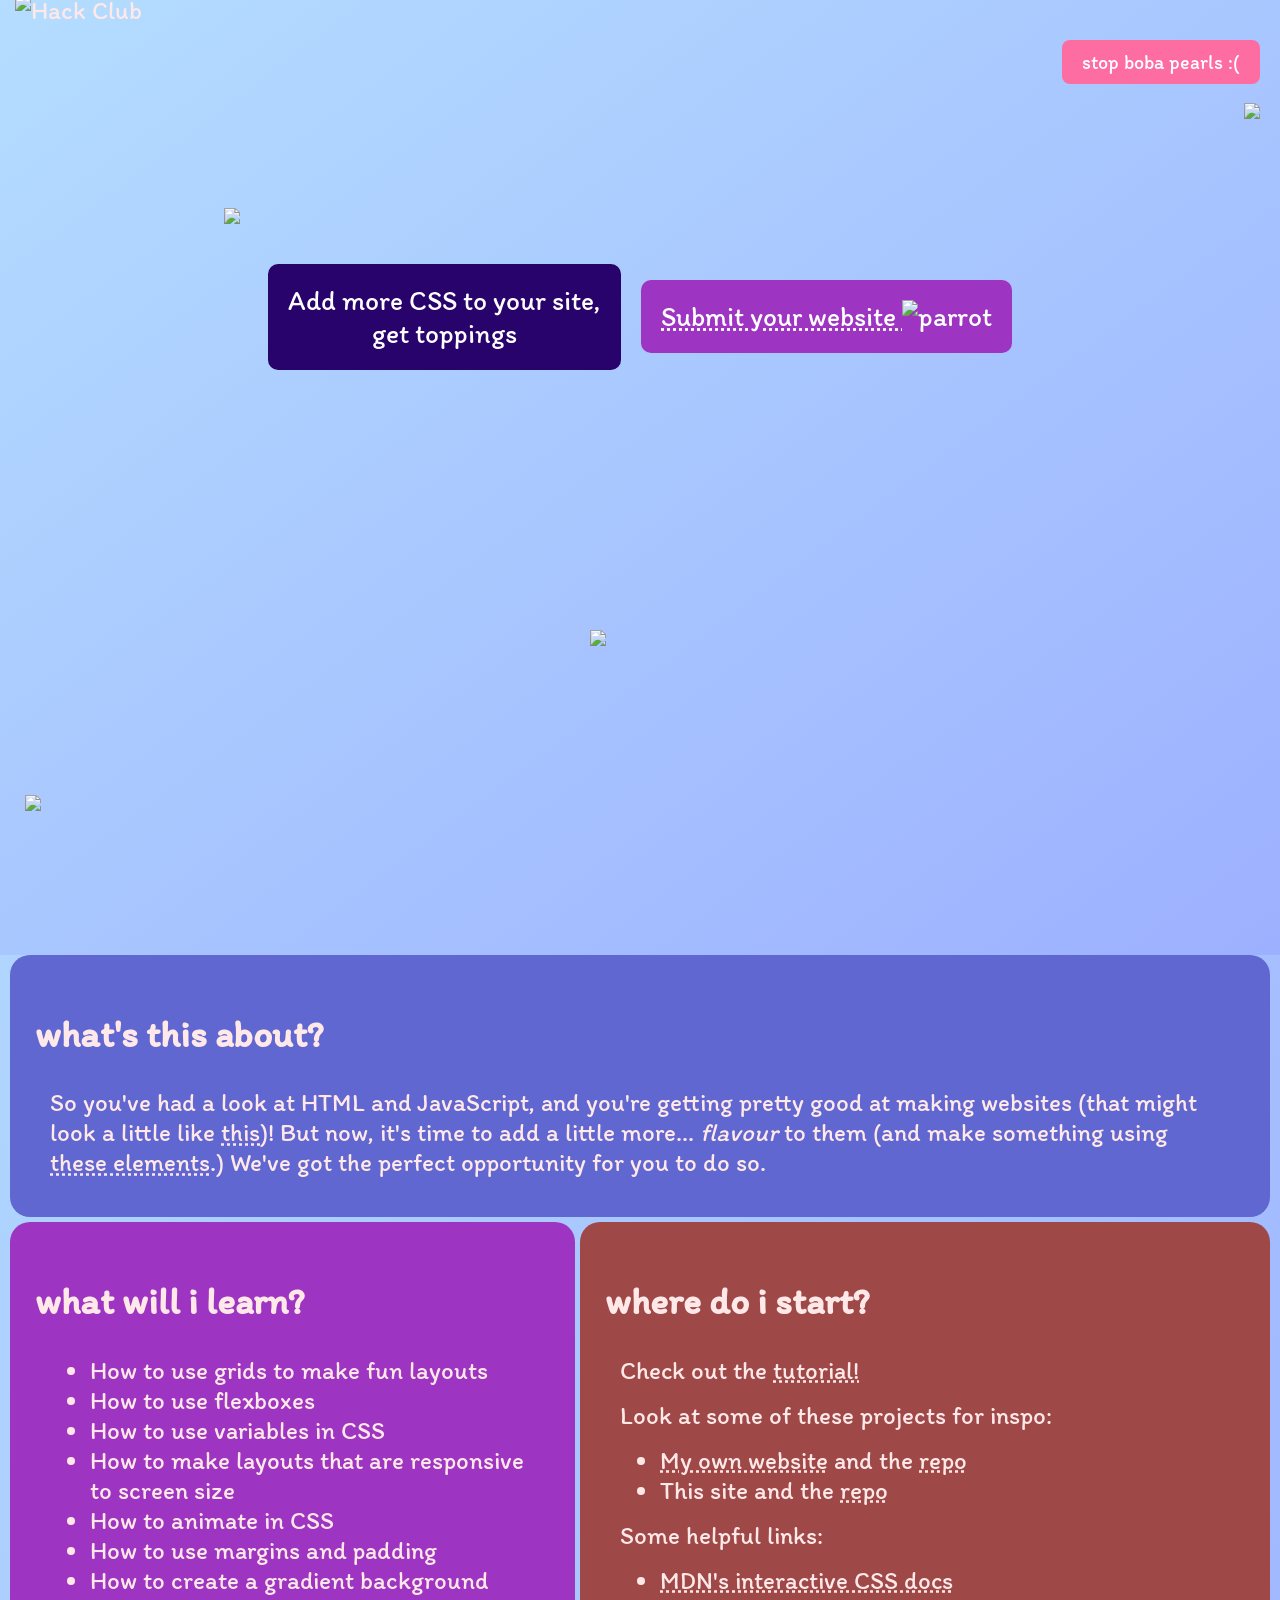
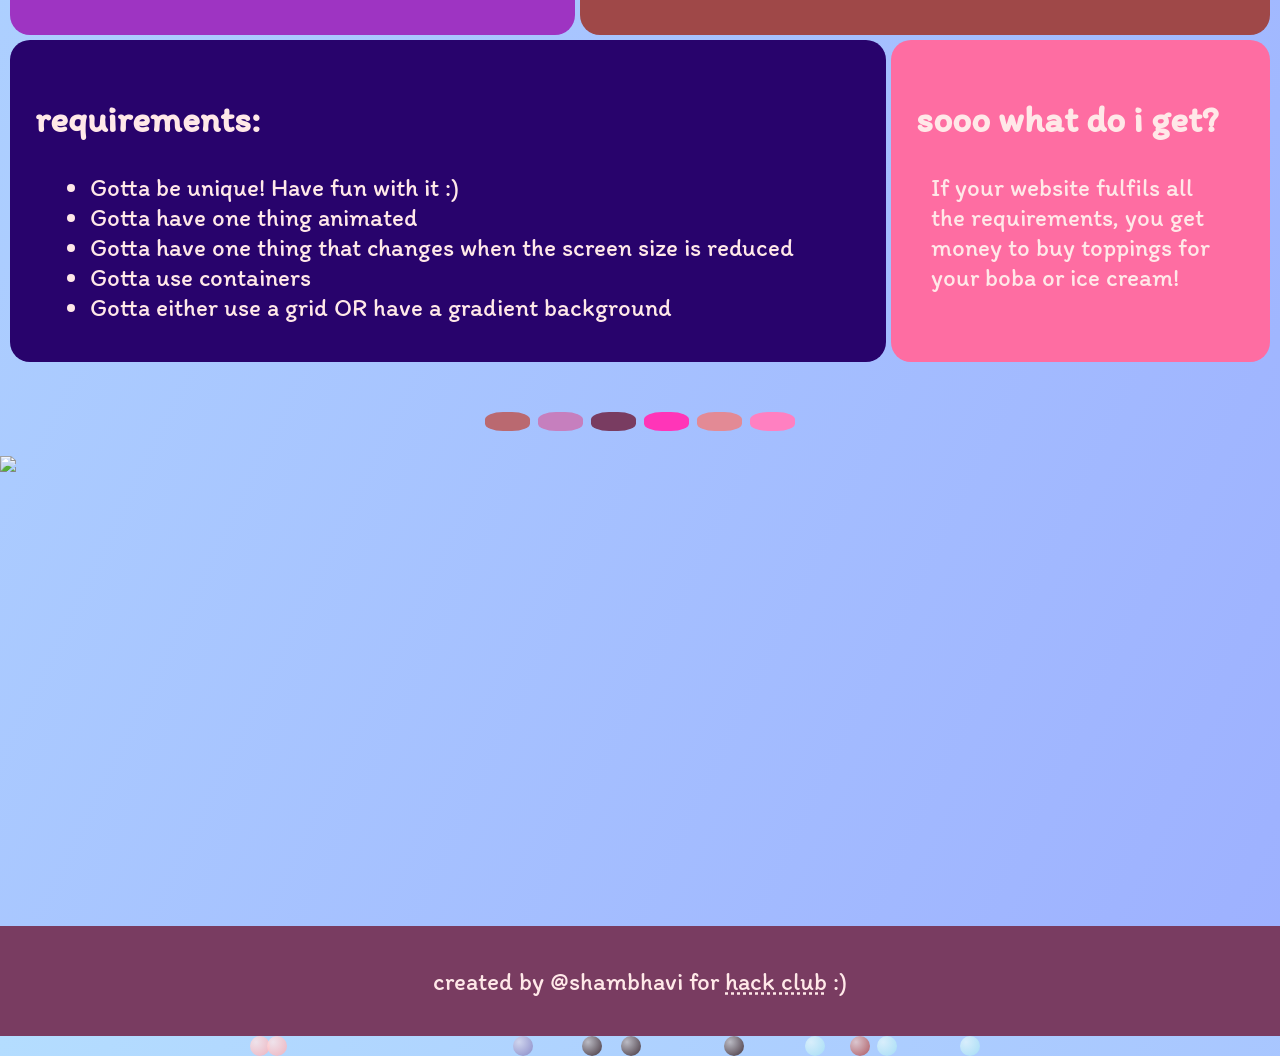
==== index.html @ 006371d6 "Add files via upload" ====
<!DOCTYPE html>
<html lang="en">
    <head>
        <title>Toppings</title>
        <meta charset="utf-8" />
        <meta name="viewport" content="width=450" />
        <link rel="stylesheet" type="text/css" href="styles.css" />
   
       <link href="https://fonts.googleapis.com/css2?family=Itim&display=swap" rel="stylesheet">
    </head>
    <body>
        <a class="banner" href="https://hackclub.com/"><img class= "hoverable" style="position: fixed; top: -5px; left: 15px; border: 0; width: 150px; z-index: 1000;" src="https://assets.hackclub.com/flag-orpheus-top.svg" alt="Hack Club"/></a>

        <div id="header" style="font-size: 1.1em;">
            <img id = "toppingsTitle" src="media/no-sprinkles-title.png">
            <button id="stop-pearls">stop boba pearls :(</button>
            <button id="rain"><img src="media/rain-button.png" style="width:128px; margin:0;"></button>
            <div id = "row"><span id="summary">Add more CSS to your site, <br>get toppings</span>
            <div id="submit"><a href="" target="_blank">Submit your website </a><img src="media/parrot.gif" alt="parrot" height="25px"></div></div>

            <img src="media/arrow.png" id="arrow" class="hoverable" >
        </div>
        <div class="grid-wrapper">
            <img src = "media/flag.png" id="flag">
        <div id="grid">
            <div class="intro box"><h2>what's this about?</h2>
                <p>So you've had a look at HTML and JavaScript, and you're getting pretty good at making websites (that might look a little like <a href="https://shambhavis-plain-website.vercel.app/" target="_blank">this</a>)! But now, it's time to add a little more... <em>flavour</em> to them (and make something using <a href="https://shambhavis-cool-website.vercel.app/" target="_blank">these elements</a>.) 
                    We've got the perfect opportunity for you to do so.</p></div>
            <div class="learn box"><h2>what will i learn?</h2>
                <ul><li>How to use grids to make fun layouts</li>
                    <li>How to use flexboxes</li>
                    <li>How to use variables in CSS</li>
                    <li>How to make layouts that are responsive to screen size</li>
                    <li>How to animate in CSS</li>
                    <li>How to use margins and padding</li>
                    <li>How to create a gradient background</li>
                </ul></div>
            <div class="walk box"><h2>where do i start?</h2> 
                <p>Check out the <a href="https://1drv.ms/p/c/15c5992dc255d3fe/Edemv5RoIw1Nnt_IUOQZ2_gBvhwNMdhGB1pFLXXuDu9MNg" target="_blank">tutorial!</a></p>
                    <p>Look at some of these projects for inspo: 
                    <ul><li><a href="https://shambhavi-dev.vercel.app/" target="_blank">My own website</a> and the <a href = "https://github.com/shim-sham/shim-sham.github.io" target="_blank">repo</a></li>
                    <li>This site and the <a href="https://github.com/hackclub/toppings" target="_blank">repo</a></li></ul></p>
              <p>Some helpful links: <ul><li><a href="https://developer.mozilla.org/en-US/docs/Web/CSS" target="_blank">MDN's interactive CSS docs</a></li></ul>
            </p></div>
            <div class="requirements box"><h2>requirements:</h2>
            <p><ul>
                <li>Gotta be unique! Have fun with it :)</li>
                <li>Gotta have one thing animated</li>
                <li>Gotta have one thing that changes when the screen size is reduced</li>
                <li>Gotta use containers</li>
                <li>Gotta either use a grid OR have a gradient background</li>
            </ul></p></div>
            <div class="ws box"><h2>sooo what do i get?</h2>
            <p>If your website fulfils all the requirements, you get money to buy toppings for your boba or ice cream!</p></div>
</div></div>
<div class="sprinkles-divider">
    <span></span><span></span><span></span><span></span><span></span><span></span>
  </div>
<div><img src="media/jam.png" style="height: 50vh; margin:20px auto; display: block;">
</div>
      <footer>
        <p>created by @shambhavi for <a href="https://hackclub.com">hack club</a> :)</p>
    </footer>
    </body>
    <script src="script.js"></script>

</html>
---- styles.css ----
:root {
    --text-col: #ffe8e8 ;
    --dark-text-col: #2d0000;
    --light-col: #b4ddff;
    --light-col-2:#9db0ff;
    --mid-col-2:#fe6da2;
    --mid-col: #9e34c2;
    --dark-col: #28036c;
    --darker-col: #6167D0;
    --other-col:#9F4848;
  }

body {
    color: var(--text-col);
    font-family: "Itim", monospace;
    background: var(--light-col);
    font-size: 25px;
    margin:0;
    background-image: linear-gradient(to bottom right, var(--light-col), var(--light-col-2));
    height:100%;
    width:100%;
    overflow: auto;
}
.banner{
    position: absolute; 
    top: -5px; 
    left: 10px; 
    border: 0; 
    width: 128px; 
    z-index: 10;
}
button{
    position: absolute; 
    font-family: "Itim", monospace;
    cursor: pointer;
    font-size: 20px;
    border: none;
    border-radius: 8px;
    padding: 10px 20px;
    right: 1em;
    transition: transform 0.2s ease-in-out;
    color:#fff;
}
button:hover{
    transform: scale(1.1);

}
@media (max-width: 1200px) {
    body {font-size: 25px;}
}

@media (max-width: 768px) {
    body {font-size: 20px;}
    #flag {display: none;}
}

@media (max-width: 480px) {
    body {font-size: 15px;}
}
p,ul{
    margin:15px;
}
#flag{
    height:170px; 
    position:absolute; 
    left:25px; 
    bottom: 99%;     
    z-index: 0;
}

#header{
    height:100vh;
    justify-items: flex-start;
    background-image: linear-gradient(to bottom right, var(--light-col), var(--light-col-2));
}
#arrow{
    width: 100px;
    position:absolute;
    top:70%;
}
#toppingsTitle{
    margin:20vh auto 20px auto;
    width:65vw;

}

footer, #header {
    padding: 1em;
    text-align: center;
    display:flex;
    align-items: center;
    flex-direction: column;
}

footer{
    background-color: #793C61;
}

a {
    color: inherit;
    text-decoration:underline dotted;

}
a:hover{
    text-decoration:underline dotted #b9947b;

}
.hoverable {
    transition: 0.3s;
}
.hoverable:hover {
    transform: translateY(5px);
    cursor: pointer;
}

#summary, #submit{
    border-radius: 10px;
    padding:20px;
    color:#fff;
    height: fit-content;
}
#summary{
    background-color: var(--dark-col);
}

#submit{
    background-color: var(--mid-col);
    width: fit-content;
}
#row{
    display: flex; 
    flex-direction: row; 
    align-items: center;
    margin: 20px auto;
    gap:20px;
}
.grid-wrapper {
    position: relative;
  }

#grid {
    display: grid;
    grid-template-areas: 
    "a a a a a"
    "b b c c c"
    "b b c c c"
    "e e e e d";    
    gap: 5px;
    margin:0 10px 10px 10px;
  }
  
#grid > .intro {
    grid-area:a;
    background-color: var(--darker-col);
    z-index: 2;

}
#grid > .learn {
    grid-area:b;
    background-color: var(--mid-col);

}  
#grid > .walk {
    grid-area:c;
    background-color: var(--other-col);

}  
#grid > .ws {
    grid-area:d;
    background-color: var(--mid-col-2);
}

#grid > .requirements{
    grid-area:e;
    background-color: var(--dark-col);
}
.box{
    padding: 1em;
    justify-content: center;
    align-items: center;
    border-radius: 20px;
}
.pearl {
    position: absolute;
    width: 20px;
    height: 20px;
    border-radius: 50%;
    animation: fall linear infinite;
    opacity: 0.8;
    z-index: 10;
}

.hidden {
    display: none;
}

@keyframes fall {
    0% {
        transform: translateY(var(--pageHeight));
    }
    100% {
        transform: translateY(0);   
    }
}


#stop-pearls {
    top:2em;
    padding: 10px 20px;
    background-color: var(--mid-col-2);
}

#rain {
    top:5em;
    background-color: #ffffff00;
    padding: 0;
}
.sprinkle {
    position: absolute;
    top: -20px;
    width: 14px;
    height: 7px;
    background-color: pink;
    border-radius: 45%;
    animation: falling linear forwards;
    pointer-events: none;
    z-index: 5;
  }
@keyframes falling {
    0% {
        transform: translateY(0) rotate(var(--initial-rotation));
    }
    100% {
        transform: translateY(35vh);

    }
}

.sprinkles-divider {
    display: flex;
    justify-content: center;
    gap: 8px;
    margin: 2em 0 1em 0;
  }
  
  .sprinkles-divider span {
    width: 45px;
    height: 19px;
    border-radius: 40%;
    display: inline-block;
    background-color: currentColor;
  }
  
  .sprinkles-divider span:nth-child(1) { color: #ba6970; }
  .sprinkles-divider span:nth-child(2) { color: #C67FBE; }
  .sprinkles-divider span:nth-child(3) { color: #793C61; }
  .sprinkles-divider span:nth-child(4) { color: #ff35b8; }
  .sprinkles-divider span:nth-child(5) { color: #e38a95; }
  .sprinkles-divider span:nth-child(6) { color: #ff80c1; }
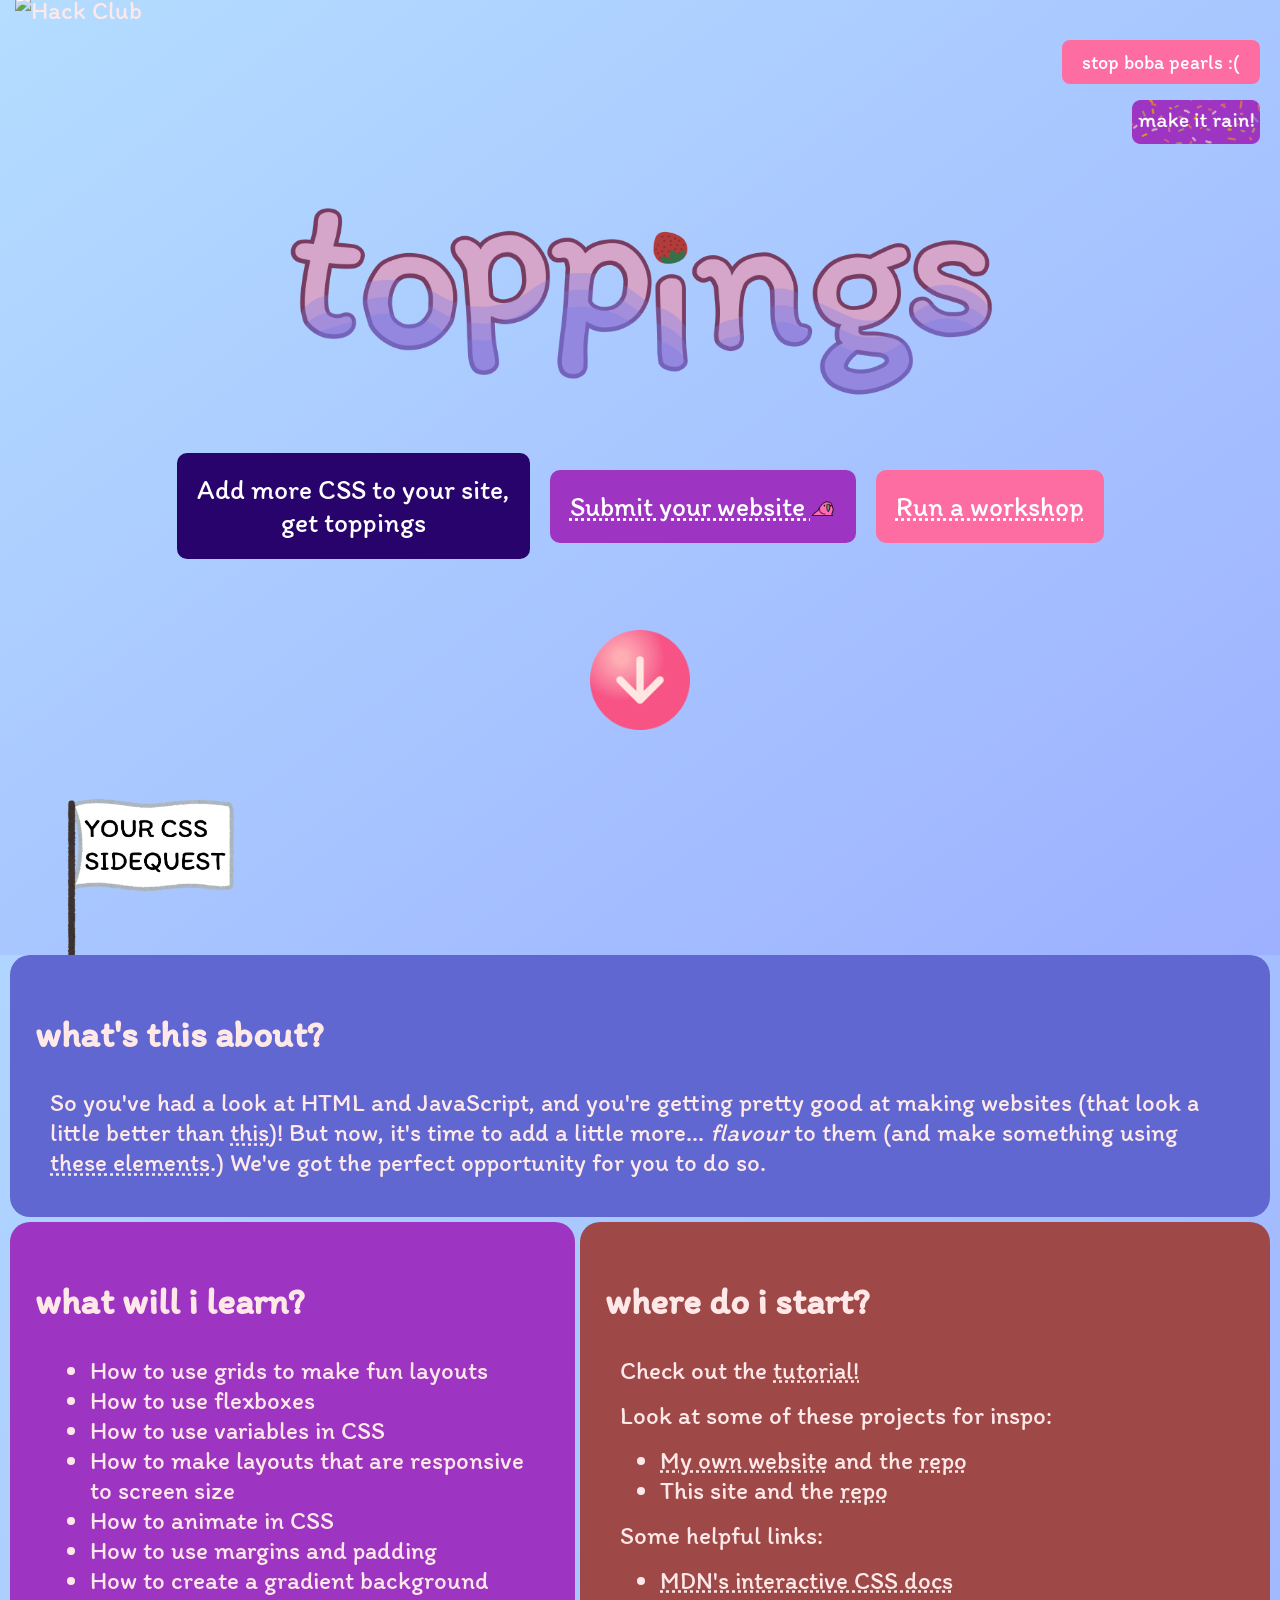
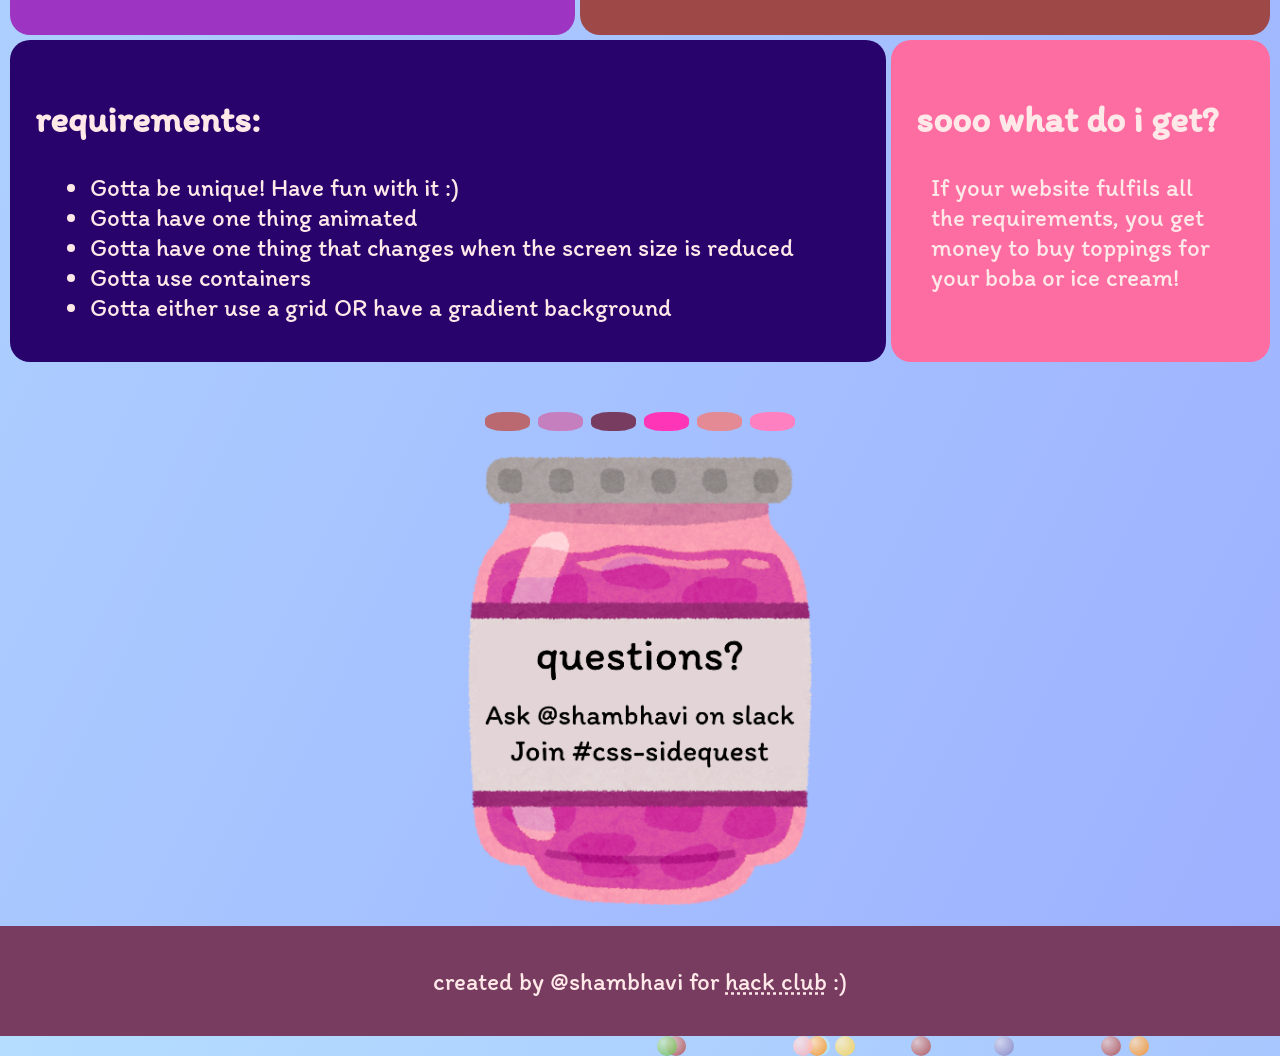
==== commit 3a0f942e: "Add files via upload" ====
--- a/index.html
+++ b/index.html
@@ -16,7 +16,8 @@
             <button id="stop-pearls">stop boba pearls :(</button>
             <button id="rain"><img src="media/rain-button.png" style="width:128px; margin:0;"></button>
             <div id = "row"><span id="summary">Add more CSS to your site, <br>get toppings</span>
-            <div id="submit"><a href="" target="_blank">Submit your website </a><img src="media/parrot.gif" alt="parrot" height="25px"></div></div>
+            <div id="submit"><a href="https://forms.hackclub.com/submit-toppings" target="_blank">Submit your website </a><img src="media/parrot.gif" alt="parrot" height="25px"></div>
+            <div id="workshop"><a href="https://forms.hackclub.com/toppings-workshop" target="_blank">Run a workshop</a></div></div>
 
             <img src="media/arrow.png" id="arrow" class="hoverable" >
         </div>
@@ -24,7 +25,7 @@
             <img src = "media/flag.png" id="flag">
         <div id="grid">
             <div class="intro box"><h2>what's this about?</h2>
-                <p>So you've had a look at HTML and JavaScript, and you're getting pretty good at making websites (that might look a little like <a href="https://shambhavis-plain-website.vercel.app/" target="_blank">this</a>)! But now, it's time to add a little more... <em>flavour</em> to them (and make something using <a href="https://shambhavis-cool-website.vercel.app/" target="_blank">these elements</a>.) 
+                <p>So you've had a look at HTML and JavaScript, and you're getting pretty good at making websites (that look a little better than <a href="https://shambhavis-plain-website.vercel.app/" target="_blank">this</a>)! But now, it's time to add a little more... <em>flavour</em> to them (and make something using <a href="https://shambhavis-cool-website.vercel.app/" target="_blank">these elements</a>.) 
                     We've got the perfect opportunity for you to do so.</p></div>
             <div class="learn box"><h2>what will i learn?</h2>
                 <ul><li>How to use grids to make fun layouts</li>
@@ -36,7 +37,7 @@
                     <li>How to create a gradient background</li>
                 </ul></div>
             <div class="walk box"><h2>where do i start?</h2> 
-                <p>Check out the <a href="https://1drv.ms/p/c/15c5992dc255d3fe/Edemv5RoIw1Nnt_IUOQZ2_gBvhwNMdhGB1pFLXXuDu9MNg" target="_blank">tutorial!</a></p>
+                <p>Check out the <a href="https://1drv.ms/p/c/15c5992dc255d3fe/EZpKrymObTpEqCy4DLOpRGIBX1dY9l2cwSr1wP9TYIRyJg" target="_blank">tutorial!</a></p>
                     <p>Look at some of these projects for inspo: 
                     <ul><li><a href="https://shambhavi-dev.vercel.app/" target="_blank">My own website</a> and the <a href = "https://github.com/shim-sham/shim-sham.github.io" target="_blank">repo</a></li>
                     <li>This site and the <a href="https://github.com/hackclub/toppings" target="_blank">repo</a></li></ul></p>
--- a/styles.css
+++ b/styles.css
@@ -113,7 +113,7 @@
     cursor: pointer;
 }
 
-#summary, #submit{
+#summary, #submit, #workshop{
     border-radius: 10px;
     padding:20px;
     color:#fff;
@@ -125,6 +125,10 @@
 
 #submit{
     background-color: var(--mid-col);
+    width: fit-content;
+}
+#workshop{
+    background-color: var(--mid-col-2);
     width: fit-content;
 }
 #row{
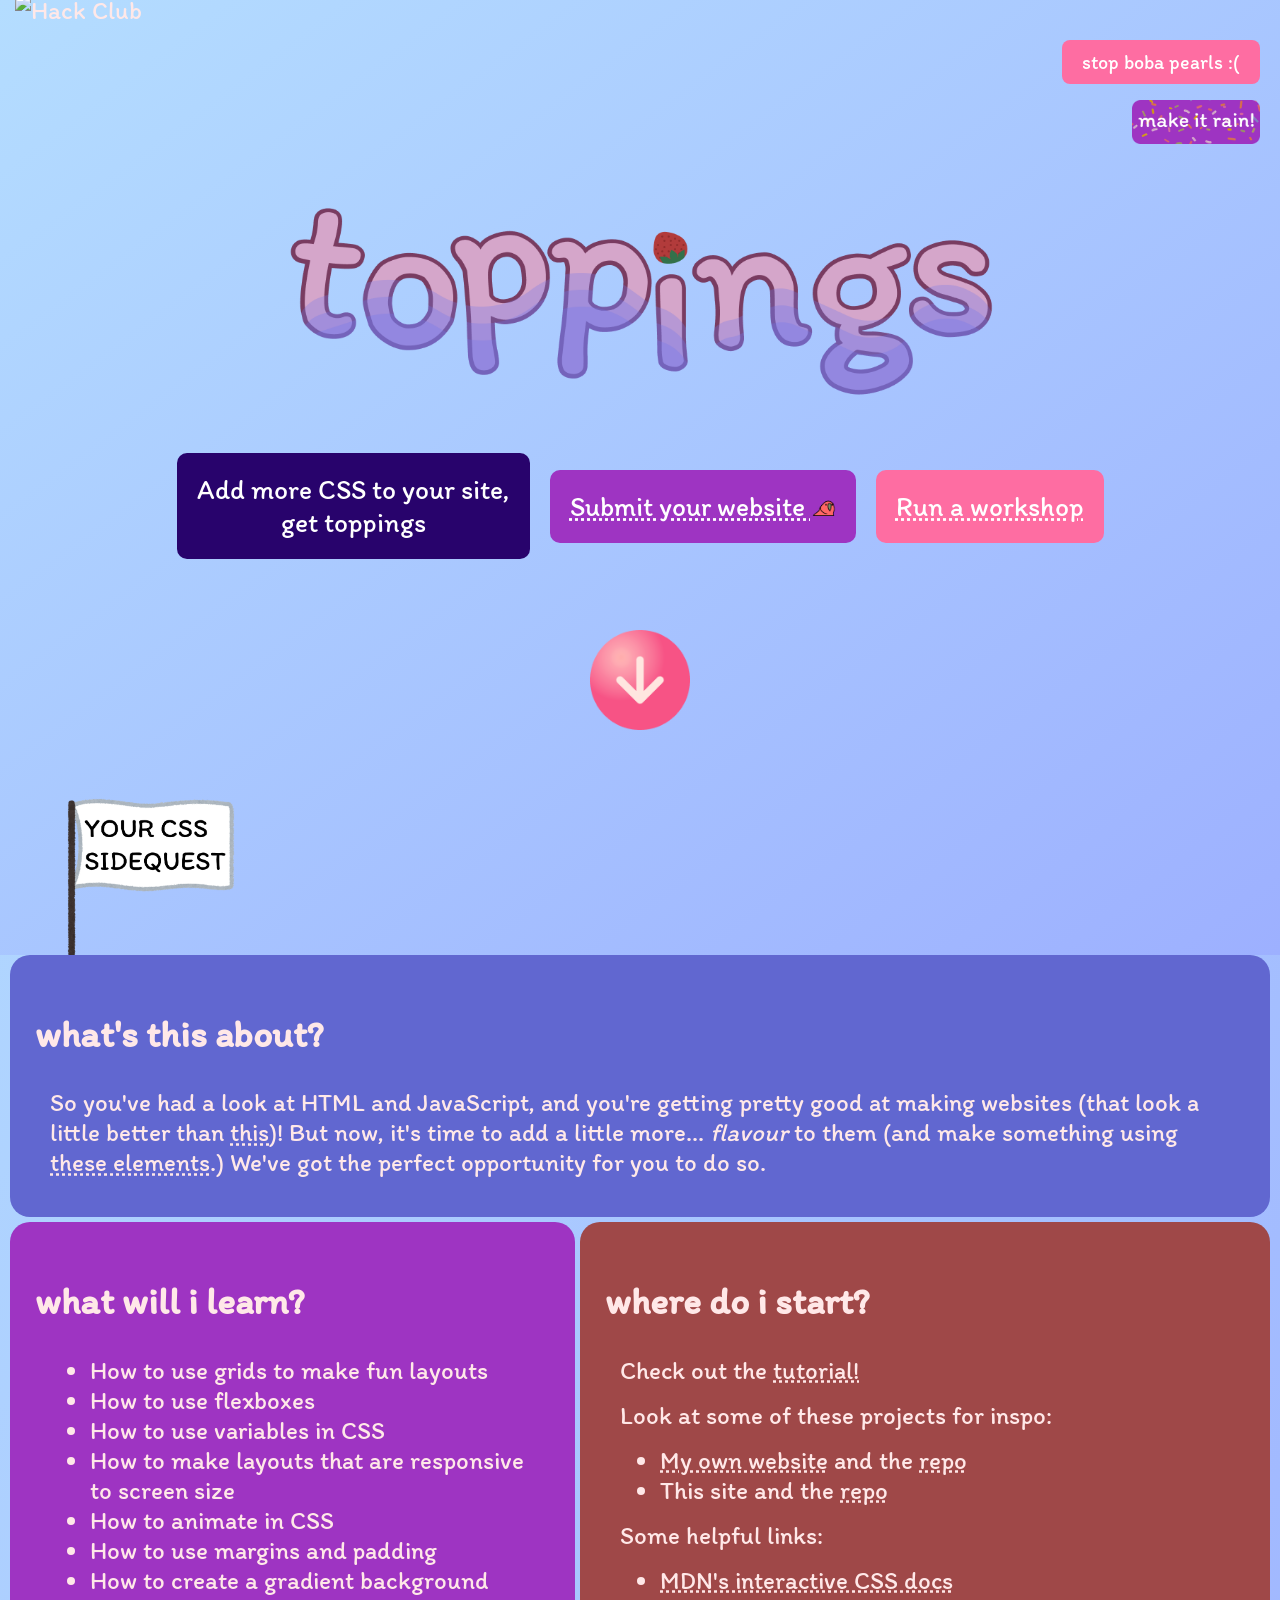
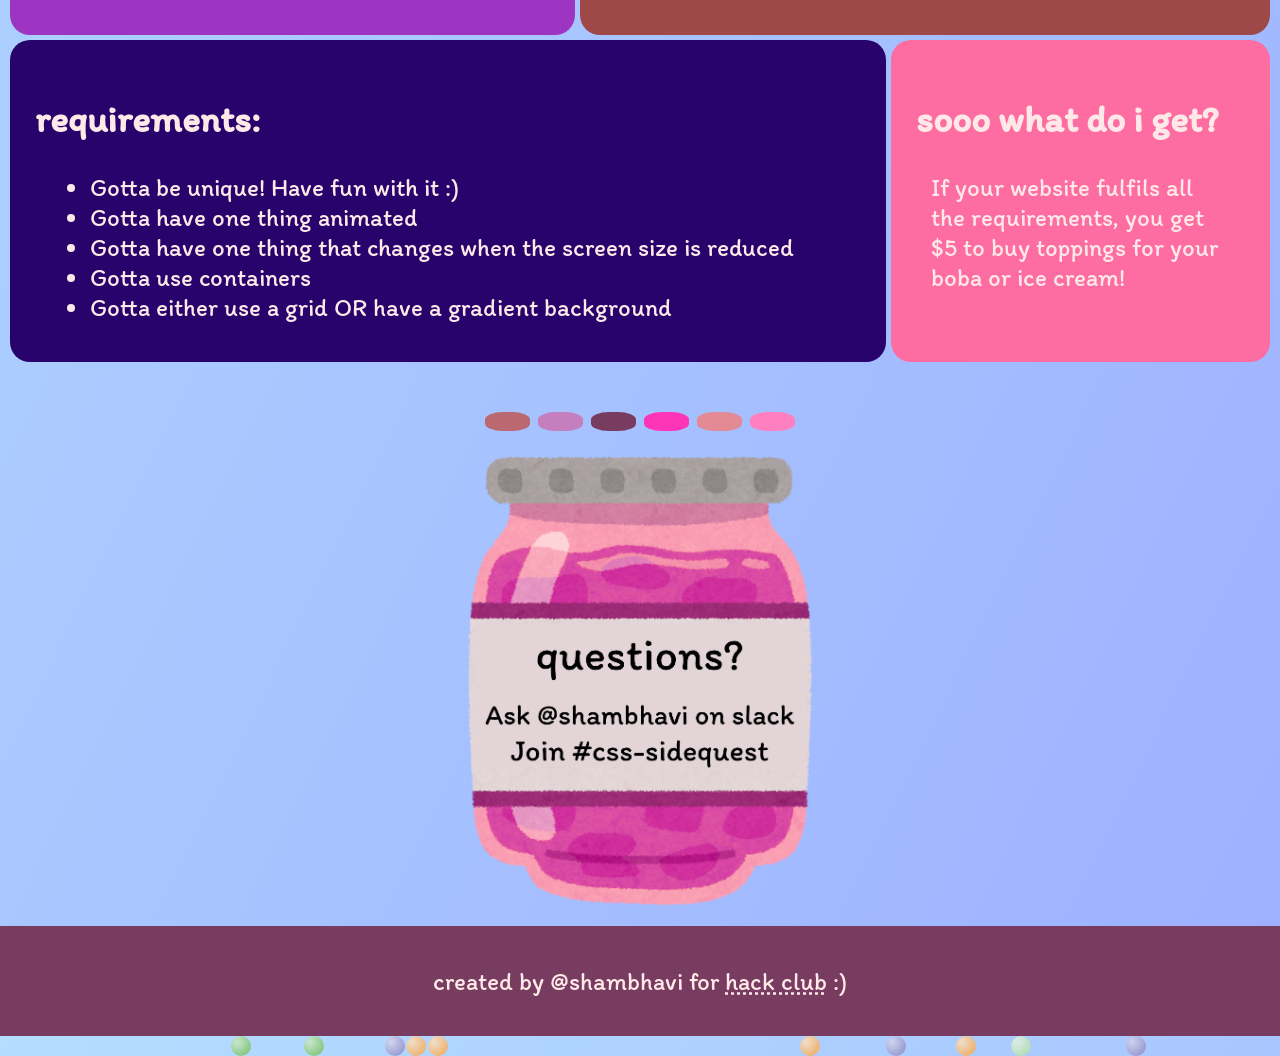
==== commit 9b09e7bc: "feat: add specific grant" ====
--- a/index.html
+++ b/index.html
@@ -52,7 +52,7 @@
                 <li>Gotta either use a grid OR have a gradient background</li>
             </ul></p></div>
             <div class="ws box"><h2>sooo what do i get?</h2>
-            <p>If your website fulfils all the requirements, you get money to buy toppings for your boba or ice cream!</p></div>
+            <p>If your website fulfils all the requirements, you get $5 to buy toppings for your boba or ice cream!</p></div>
 </div></div>
 <div class="sprinkles-divider">
     <span></span><span></span><span></span><span></span><span></span><span></span>
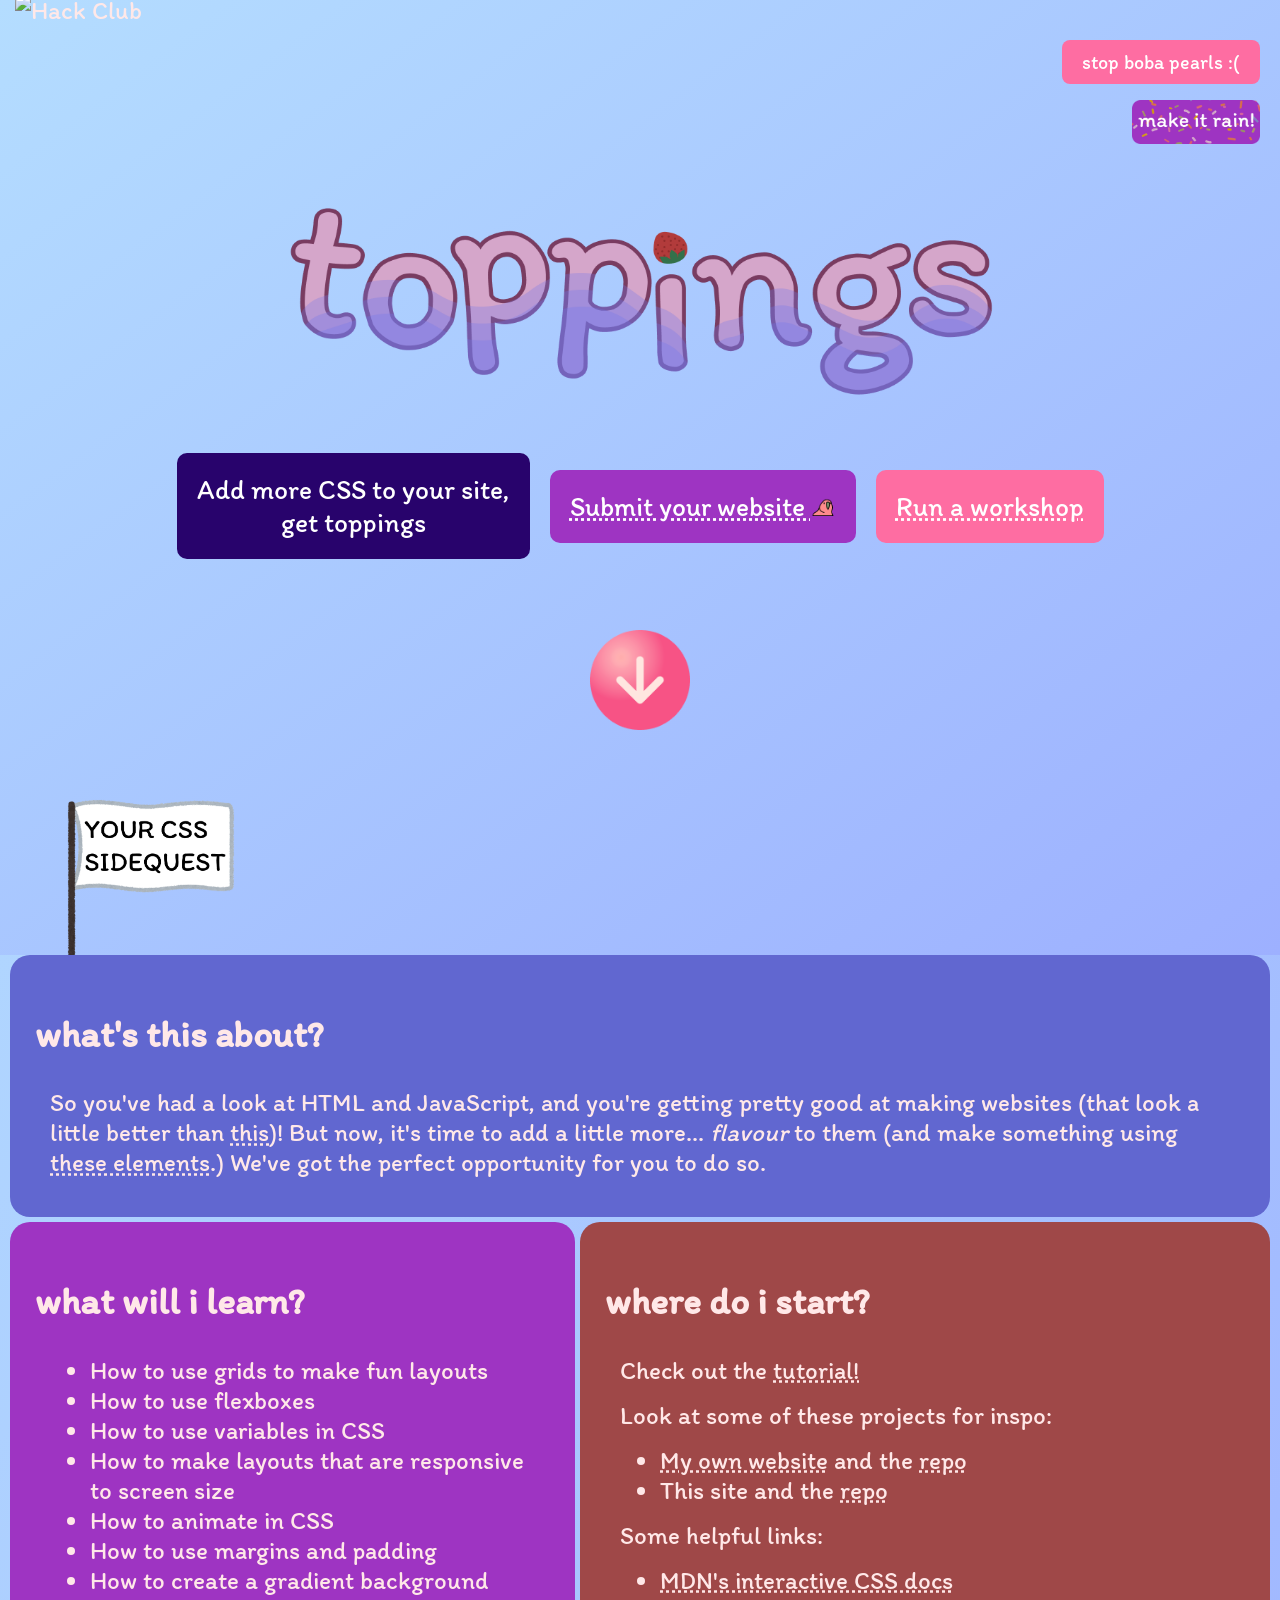
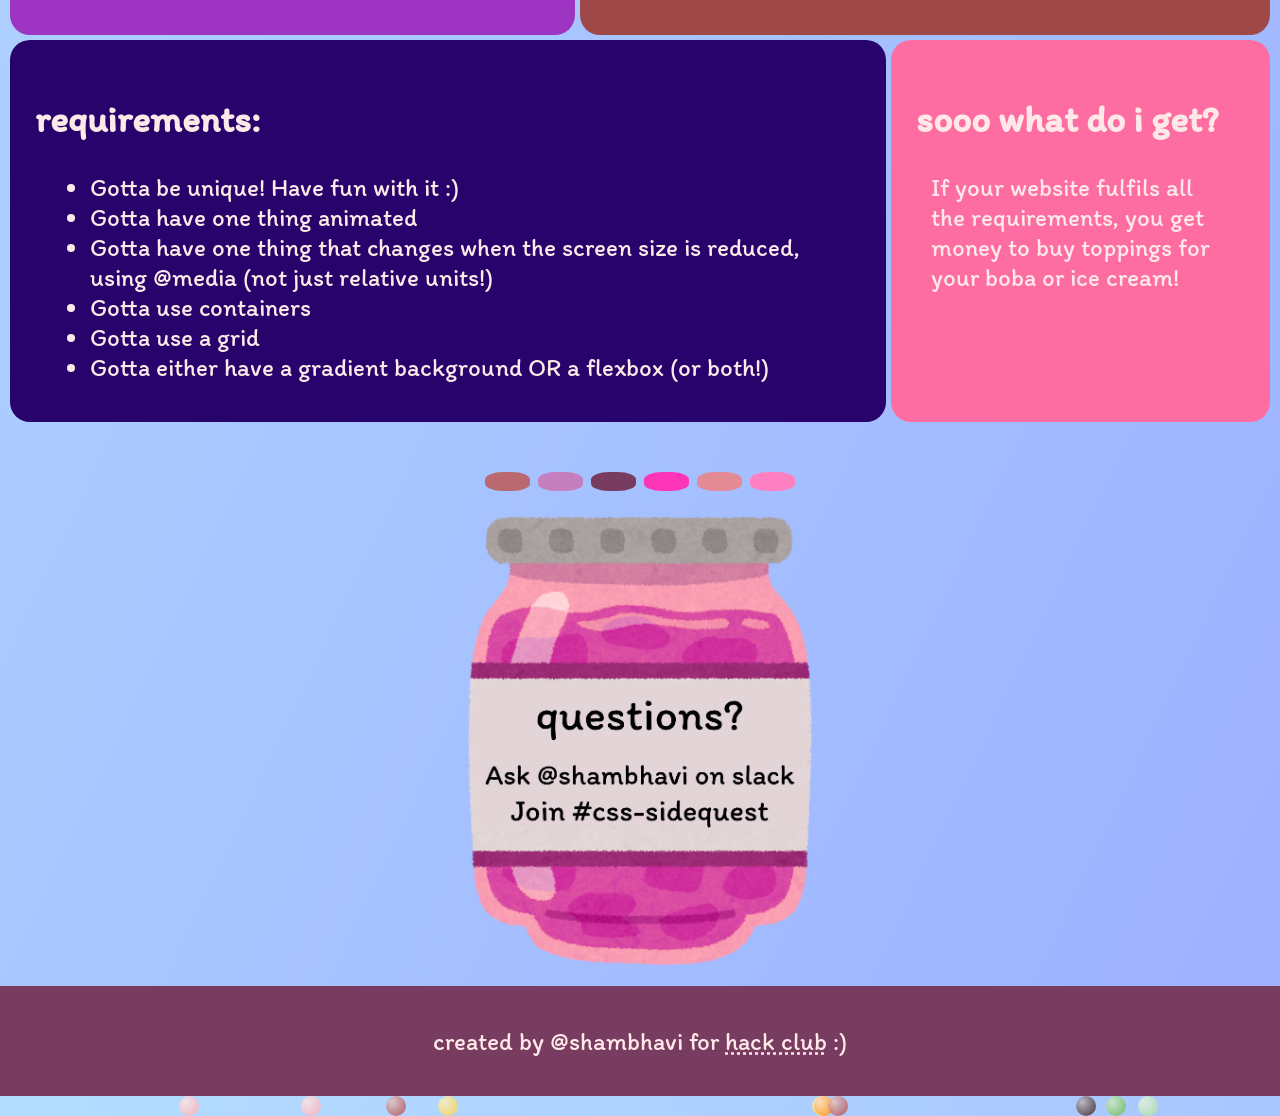
==== commit 641d78bb: "Add new requirements" ====
--- a/index.html
+++ b/index.html
@@ -47,12 +47,13 @@
             <p><ul>
                 <li>Gotta be unique! Have fun with it :)</li>
                 <li>Gotta have one thing animated</li>
-                <li>Gotta have one thing that changes when the screen size is reduced</li>
+                <li>Gotta have one thing that changes when the screen size is reduced, using @media (not just relative units!)</li>
                 <li>Gotta use containers</li>
-                <li>Gotta either use a grid OR have a gradient background</li>
+                <li>Gotta use a grid</li>
+                <li>Gotta either have a gradient background OR a flexbox (or both!)</li>
             </ul></p></div>
             <div class="ws box"><h2>sooo what do i get?</h2>
-            <p>If your website fulfils all the requirements, you get $5 to buy toppings for your boba or ice cream!</p></div>
+            <p>If your website fulfils all the requirements, you get money to buy toppings for your boba or ice cream!</p></div>
 </div></div>
 <div class="sprinkles-divider">
     <span></span><span></span><span></span><span></span><span></span><span></span>
@@ -64,5 +65,4 @@
     </footer>
     </body>
     <script src="script.js"></script>
-
 </html>
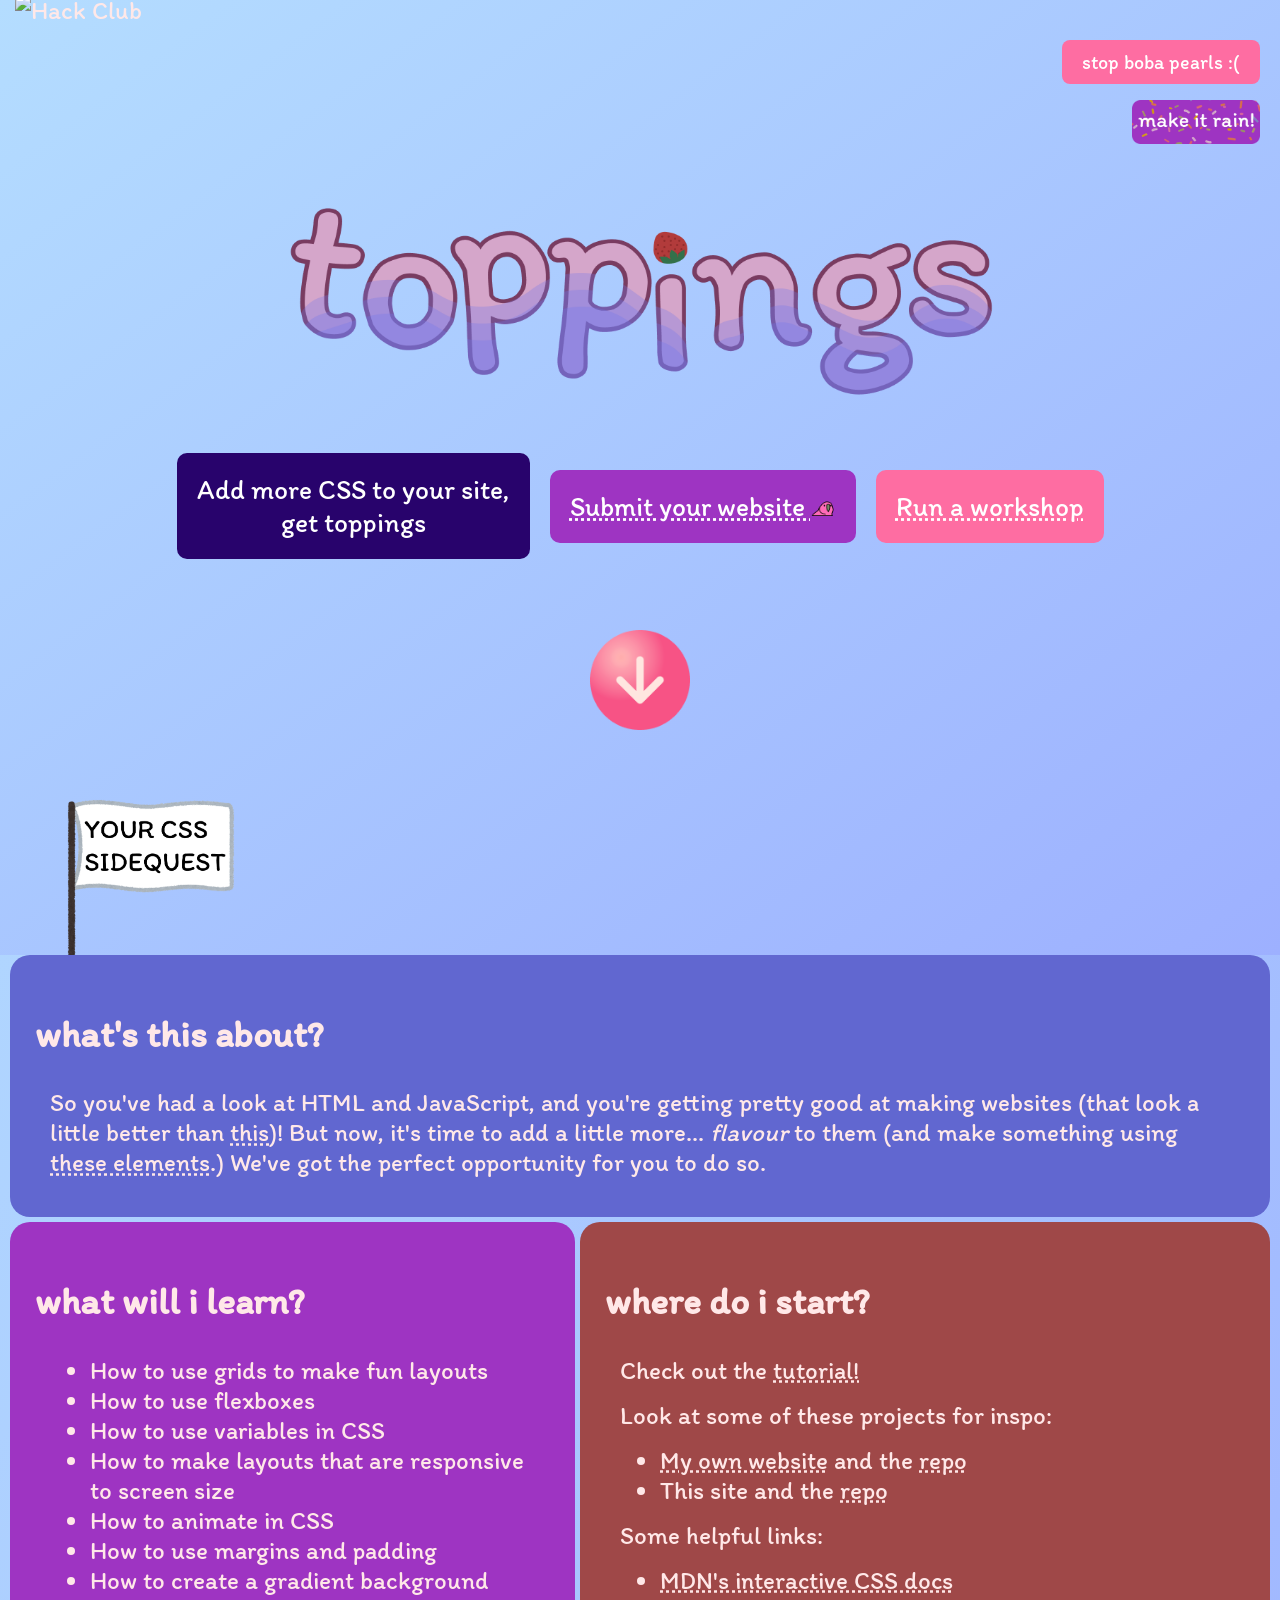
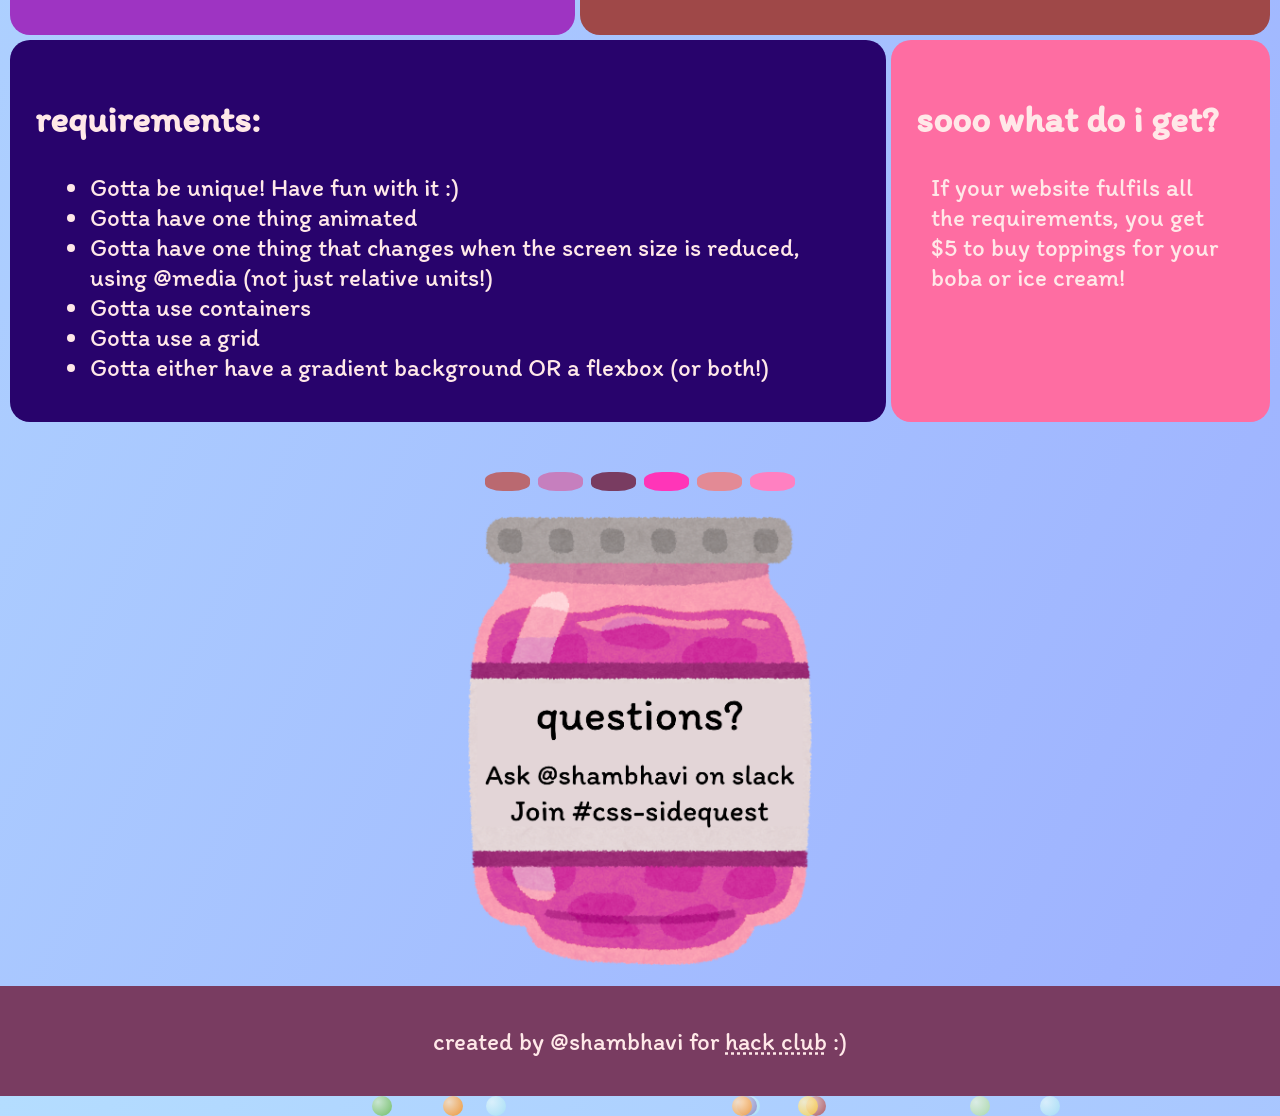
==== commit 923b9dbc: "Add grant amount" ====
--- a/index.html
+++ b/index.html
@@ -53,7 +53,7 @@
                 <li>Gotta either have a gradient background OR a flexbox (or both!)</li>
             </ul></p></div>
             <div class="ws box"><h2>sooo what do i get?</h2>
-            <p>If your website fulfils all the requirements, you get money to buy toppings for your boba or ice cream!</p></div>
+            <p>If your website fulfils all the requirements, you get $5 to buy toppings for your boba or ice cream!</p></div>
 </div></div>
 <div class="sprinkles-divider">
     <span></span><span></span><span></span><span></span><span></span><span></span>
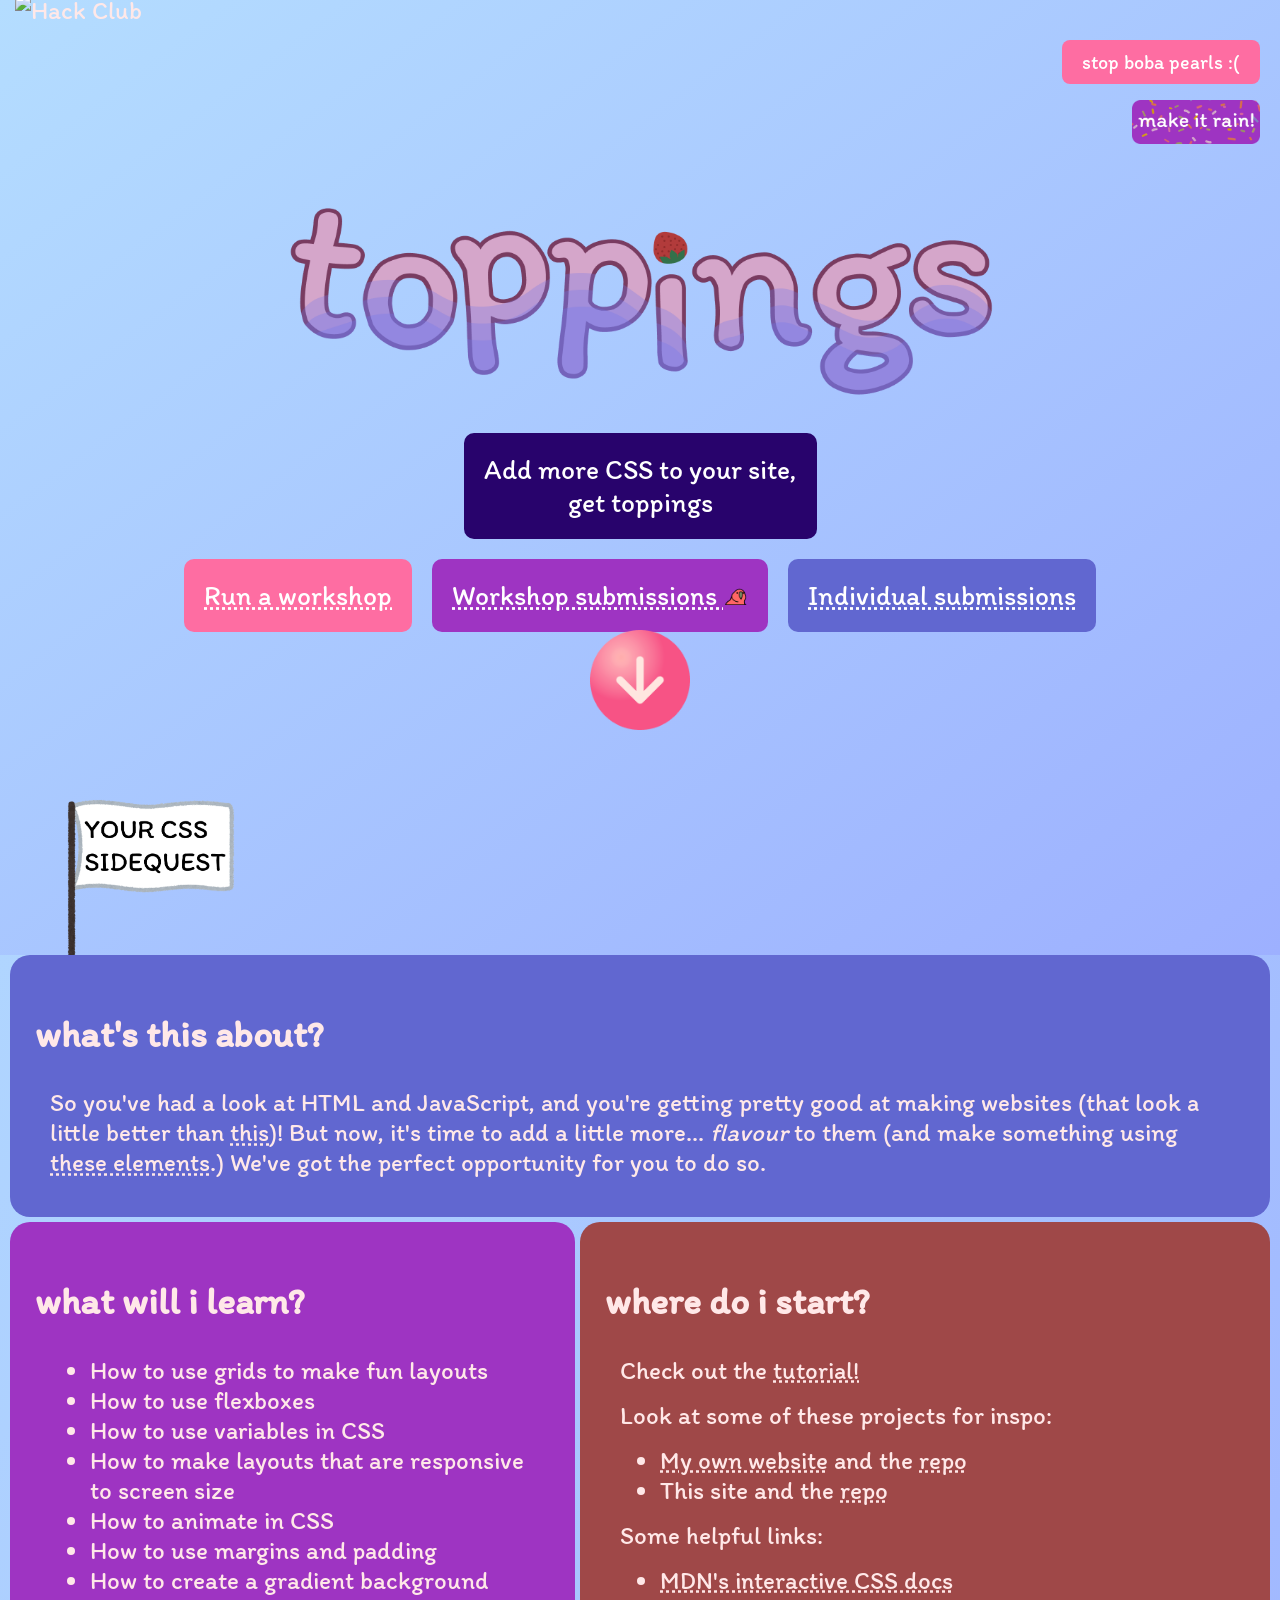
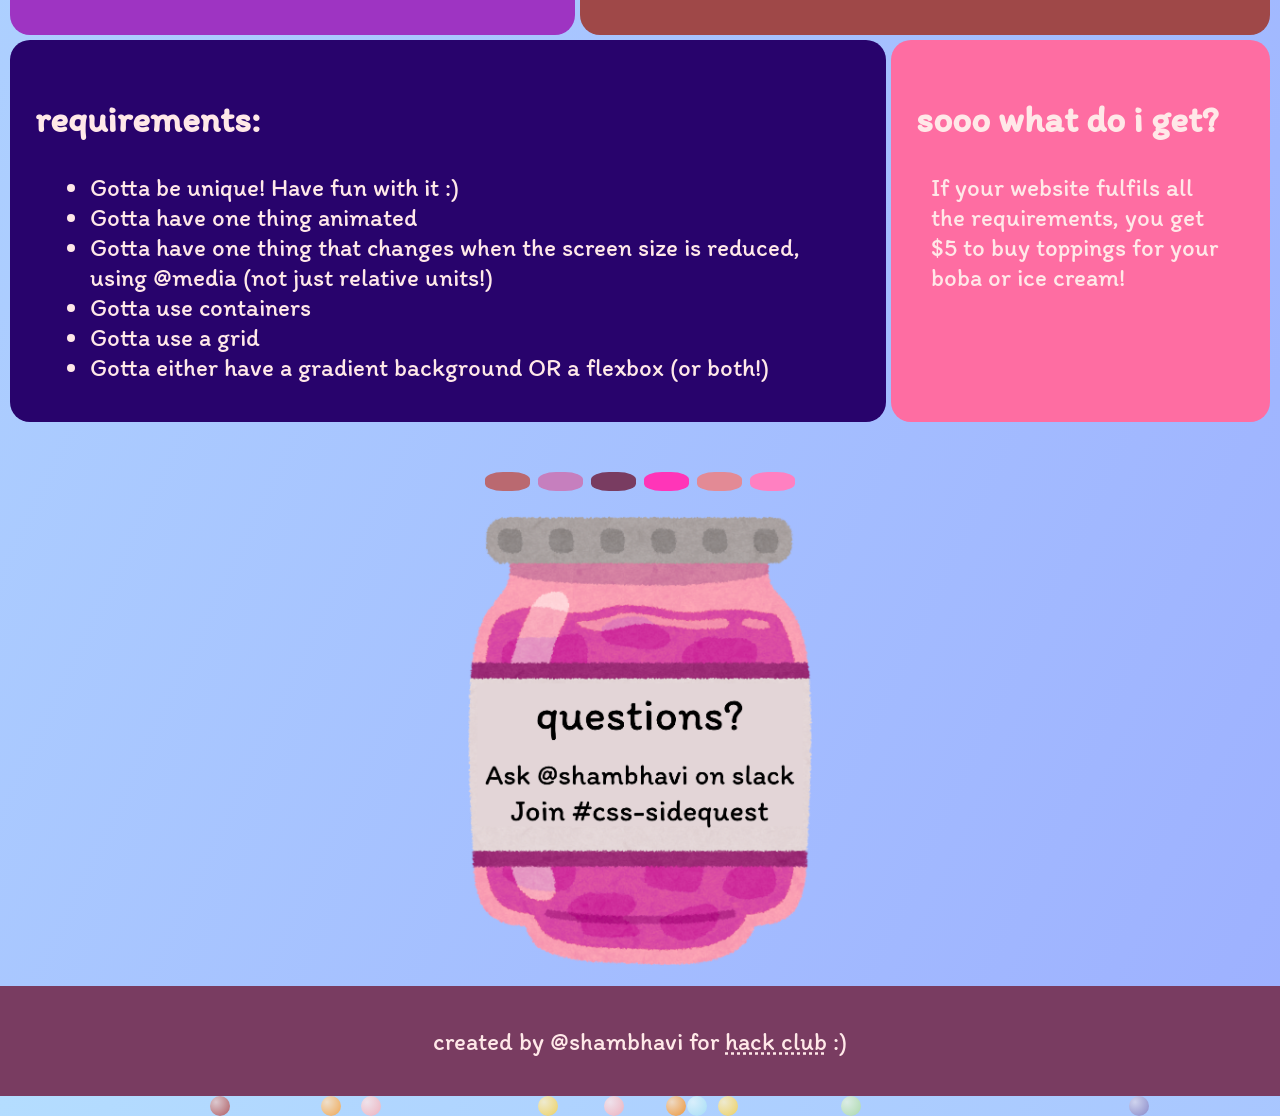
==== commit 94635088: "Update index.html for new submission buttons" ====
--- a/index.html
+++ b/index.html
@@ -5,7 +5,7 @@
         <meta charset="utf-8" />
         <meta name="viewport" content="width=450" />
         <link rel="stylesheet" type="text/css" href="styles.css" />
-   
+        <link rel="icon" href="media/icon.jpg">
        <link href="https://fonts.googleapis.com/css2?family=Itim&display=swap" rel="stylesheet">
     </head>
     <body>
@@ -15,9 +15,11 @@
             <img id = "toppingsTitle" src="media/no-sprinkles-title.png">
             <button id="stop-pearls">stop boba pearls :(</button>
             <button id="rain"><img src="media/rain-button.png" style="width:128px; margin:0;"></button>
-            <div id = "row"><span id="summary">Add more CSS to your site, <br>get toppings</span>
-            <div id="submit"><a href="https://forms.hackclub.com/submit-toppings" target="_blank">Submit your website </a><img src="media/parrot.gif" alt="parrot" height="25px"></div>
-            <div id="workshop"><a href="https://forms.hackclub.com/toppings-workshop" target="_blank">Run a workshop</a></div></div>
+            <span id="summary">Add more CSS to your site, <br>get toppings</span>
+           <div id = "row"> <div id="workshop"><a href="https://forms.hackclub.com/toppings-workshop" target="_blank">Run a workshop</a></div>
+            <div id="submit"><a href="https://forms.hackclub.com/submit-toppings" target="_blank">Workshop submissions </a><img src="media/parrot.gif" alt="parrot" height="25px"></div>
+            <div id="submit-ind"><a href="https://submit.hackclub.com/toppings" target="_blank">Individual submissions</a></div></div>
+
 
             <img src="media/arrow.png" id="arrow" class="hoverable" >
         </div>
--- a/styles.css
+++ b/styles.css
@@ -113,7 +113,7 @@
     cursor: pointer;
 }
 
-#summary, #submit, #workshop{
+#summary, #submit, #workshop, #submit-ind{
     border-radius: 10px;
     padding:20px;
     color:#fff;
@@ -130,6 +130,10 @@
 #workshop{
     background-color: var(--mid-col-2);
     width: fit-content;
+}
+#submit-ind{
+    background-color: var(--darker-col);
+    width: fit-content; 
 }
 #row{
     display: flex; 
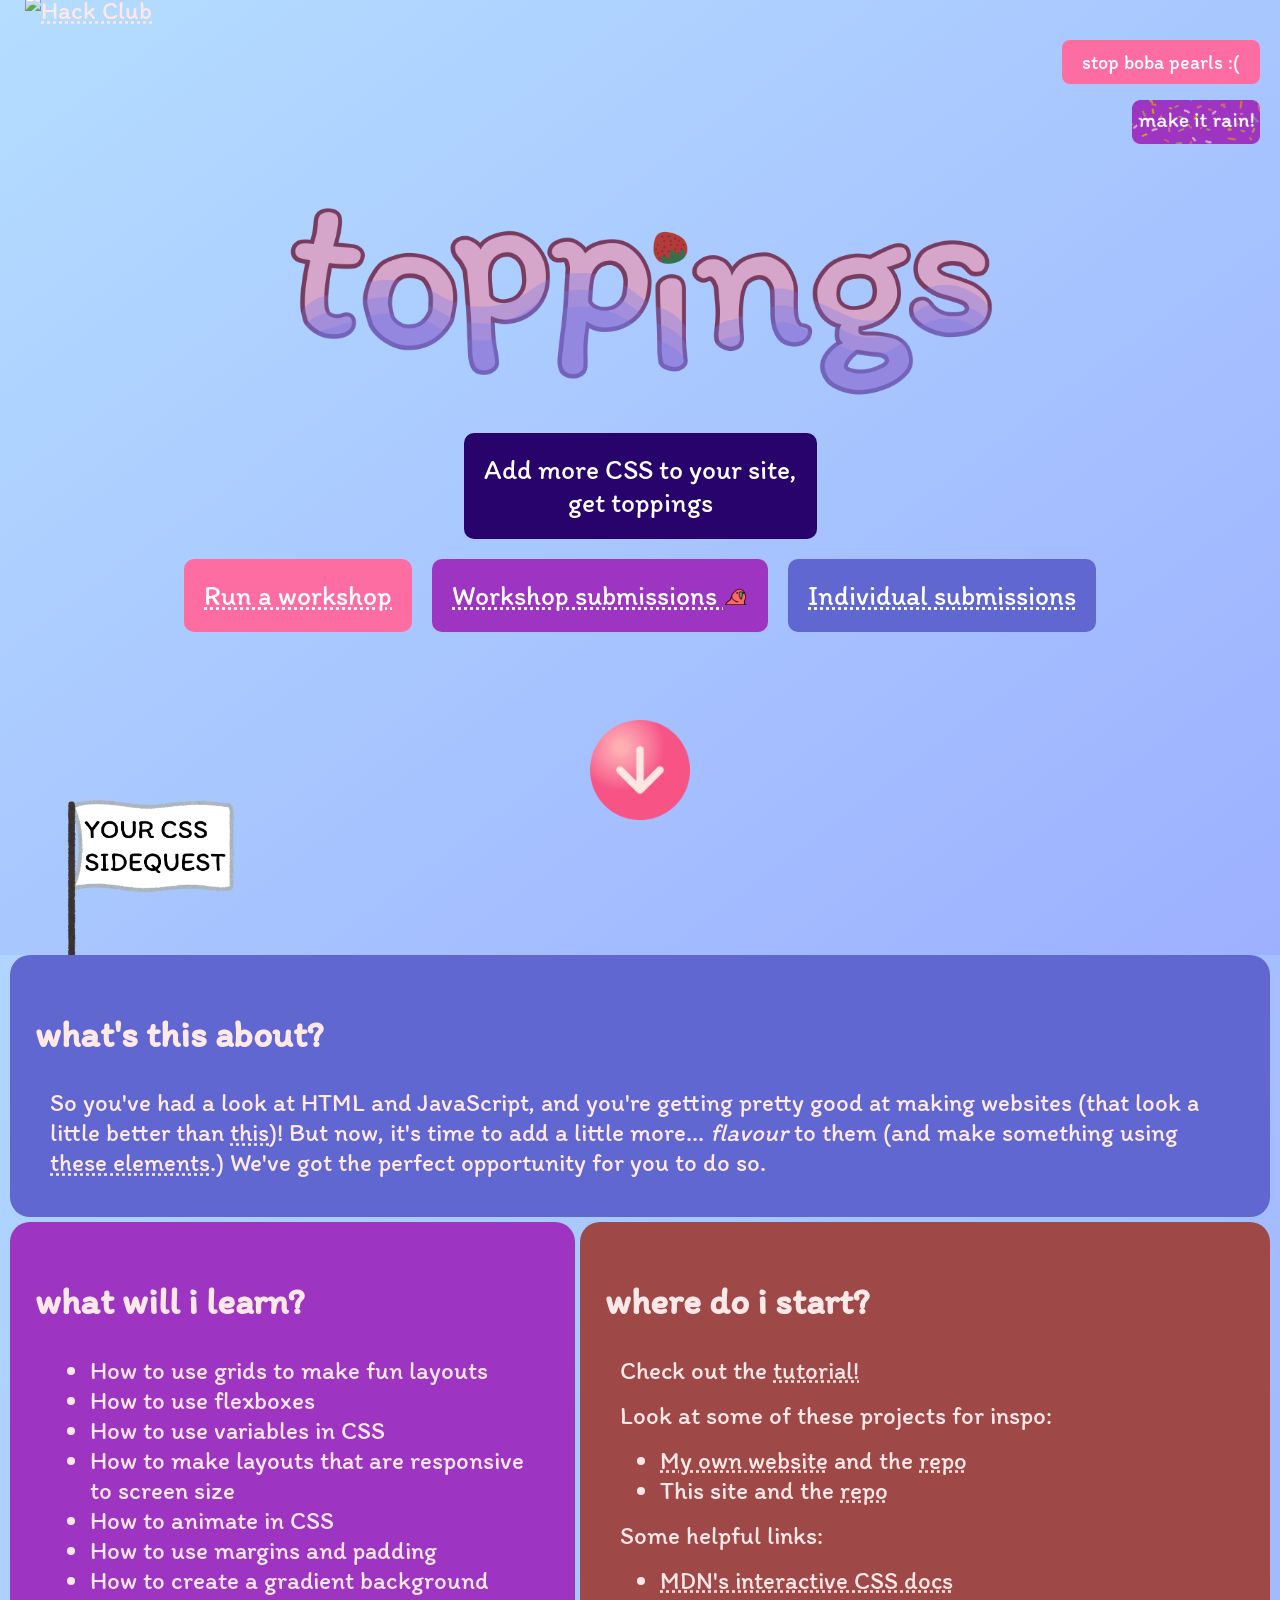
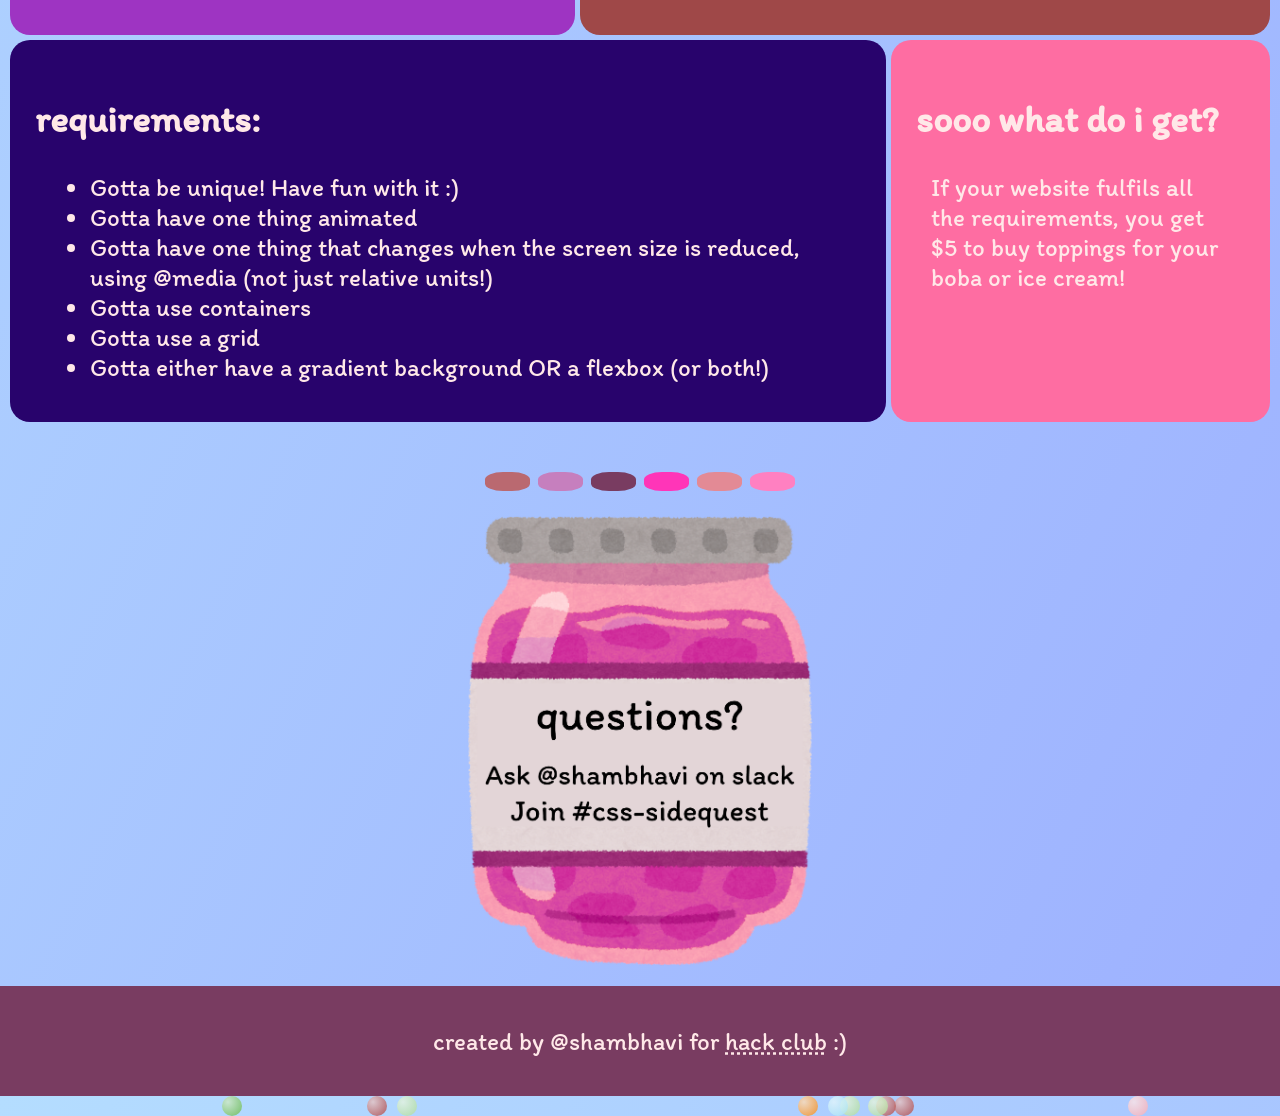
==== commit 79f1a324: "fix: arrow was overlapping the text" ====
--- a/index.html
+++ b/index.html
@@ -9,7 +9,7 @@
        <link href="https://fonts.googleapis.com/css2?family=Itim&display=swap" rel="stylesheet">
     </head>
     <body>
-        <a class="banner" href="https://hackclub.com/"><img class= "hoverable" style="position: fixed; top: -5px; left: 15px; border: 0; width: 150px; z-index: 1000;" src="https://assets.hackclub.com/flag-orpheus-top.svg" alt="Hack Club"/></a>
+        <a class="banner" href="https://hackclub.com/"><img class= "hoverable" style="position: relative; top: 0; left: 15px; border: 0; width: 150px; z-index: 1000;" src="https://assets.hackclub.com/flag-orpheus-top.svg" alt="Hack Club"/></a>
 
         <div id="header" style="font-size: 1.1em;">
             <img id = "toppingsTitle" src="media/no-sprinkles-title.png">
--- a/styles.css
+++ b/styles.css
@@ -76,7 +76,7 @@
 #arrow{
     width: 100px;
     position:absolute;
-    top:70%;
+    top:80%;
 }
 #toppingsTitle{
     margin:20vh auto 20px auto;
